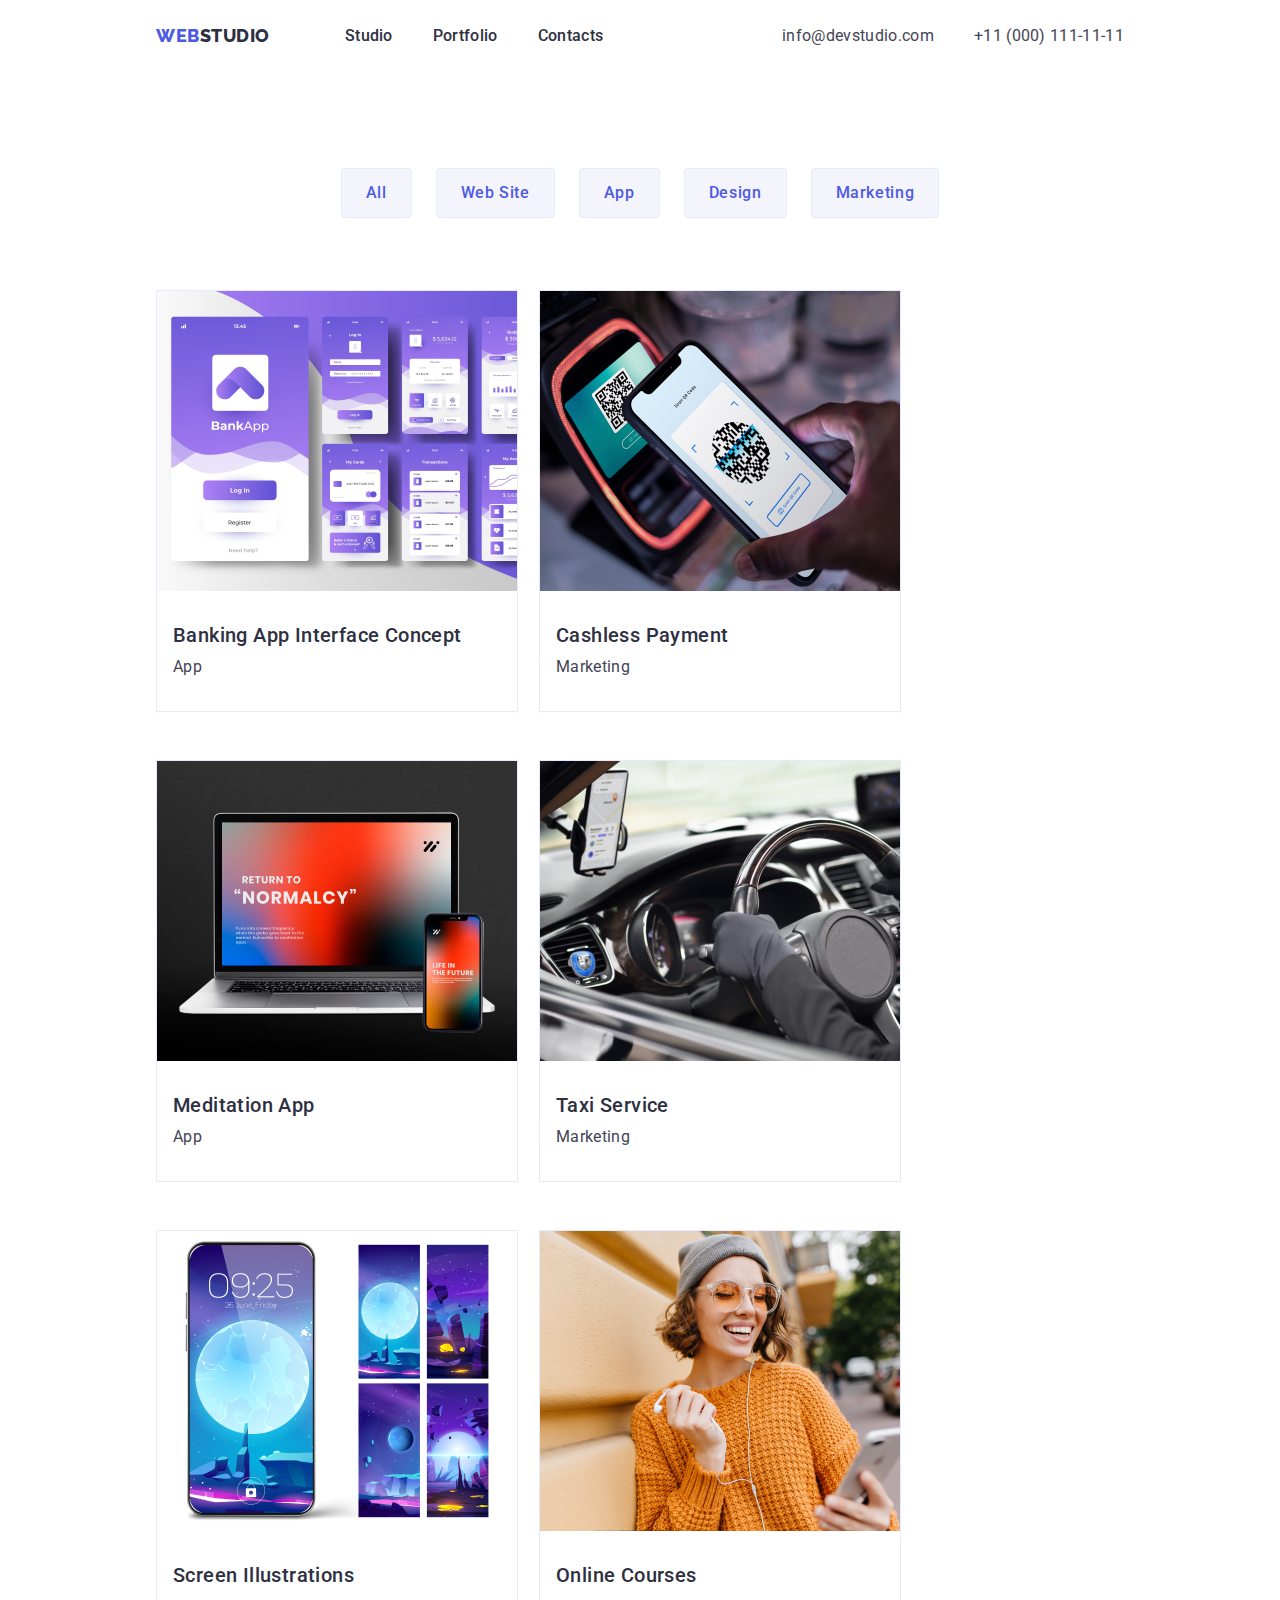
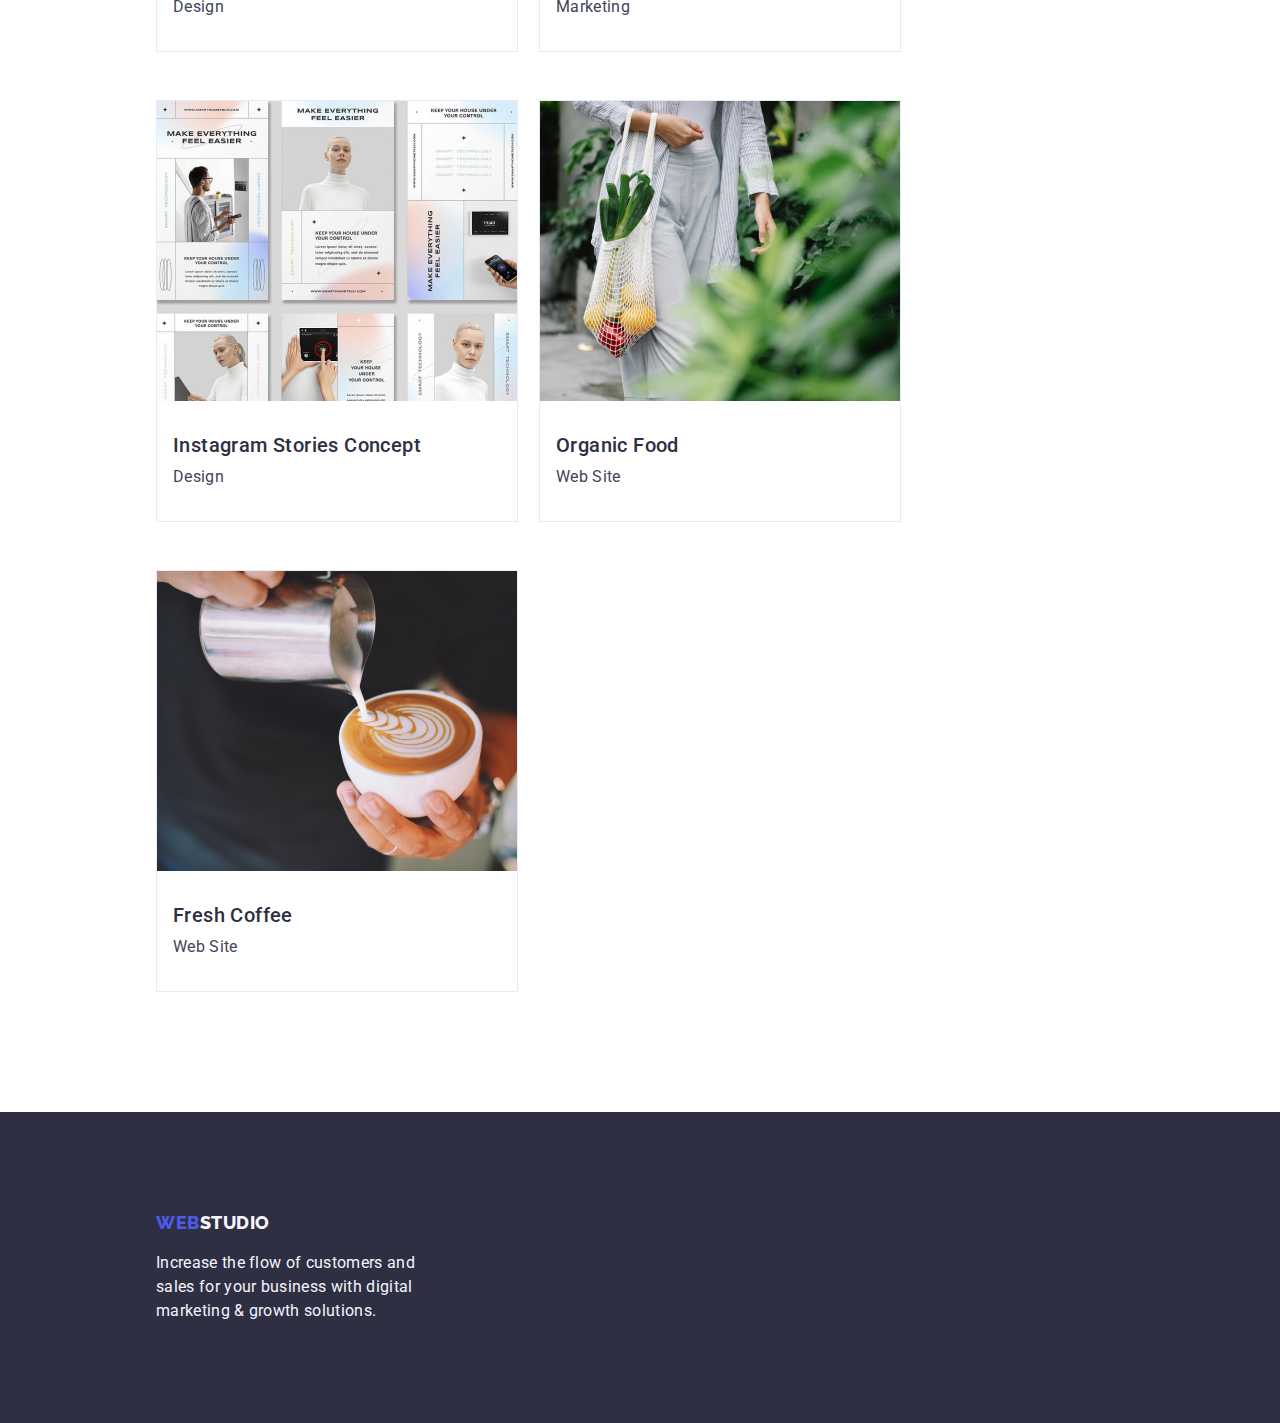
==== portfolio.html @ 0ad416f7 "homework #3" ====
<!DOCTYPE html>
<html lang="en">
    <head>
        <meta charset="UTF-8" />
        <meta name="viewport" content="width=device-width, initial-scale=1.0" />
        <link rel="preconnect" href="https://fonts.googleapis.com" />
        <link rel="preconnect" href="https://fonts.gstatic.com" crossorigin />
        <link
            href="https://fonts.googleapis.com/css2?family=Inter:wght@500&family=Raleway:wght@800&family=Roboto:wght@400;500;700&display=swap"
            rel="stylesheet"
        />
        <link
            rel="stylesheet"
            href="https://cdn.jsdelivr.net/npm/modern-normalize@1.1.0/modern-normalize.min.css"
        />
        <link rel="stylesheet" href="./css/styles.css" />
        <title>Portfolio WebStudio</title>
    </head>
    <body>
        <header>
            <div class="container header">
                <nav>
                    <a href="./index.html" class="logo link"
                        >WEB<span class="logo-part">Studio</span></a
                    >
                    <ul class="menu list">
                        <li class="menu-item">
                            <a href="./index.html" class="menu-link link"
                                >Studio</a
                            >
                        </li>
                        <li class="menu-item">
                            <a href="./portfolio.html" class="menu-link link"
                                >Portfolio</a
                            >
                        </li>
                        <li class="menu-item">
                            <a href="" class="menu-link link">Contacts</a>
                        </li>
                    </ul>
                </nav>
                <address>
                    <ul class="address list">
                        <li class="address-item">
                            <a href="" class="address-info link"
                                >info@devstudio.com</a
                            >
                        </li>
                        <li class="address-item">
                            <a href="" class="address-info link"
                                >+11 (000) 111-11-11</a
                            >
                        </li>
                    </ul>
                </address>
            </div>
        </header>

        <main>
            <section>
                <div class="container">
                <h1 class="visually-hidden">Our Portfolio</h1>
                <ul class="buttons list">
                    <li><button class="btn" type="button">All</button></li>
                    <li><button class="btn" type="button">Web Site</button></li>
                    <li><button class="btn" type="button">App</button></li>
                    <li><button class="btn" type="button">Design</button></li>
                    <li>
                        <button class="btn" type="button">Marketing</button>
                    </li>
                </ul>

                <ul class="services list">
                    <li class="row-item">
                        <a href="" class="link">
                            <img
                                src="./images/banking-app.jpg"
                                alt="Banking App Interface Concept"
                                width="360"
                            />
                            <h2 class="row-item-title">
                                Banking App Interface Concept
                            </h2>
                            <p class="row-item-text">App</p>
                        </a>
                    </li>
                    <li class="row-item">
                        <a href="" class="link">
                            <img
                                src="./images/cashless-payment.jpg"
                                alt="Cashless Payment"
                                width="360"
                            />
                            <h2 class="row-item-title">Cashless Payment</h2>
                            <p class="row-item-text">Marketing</p>
                        </a>
                    </li>
                    <li class="row-item">
                        <a href="" class="link">
                            <img
                                src="./images/meditation-app.jpg"
                                alt="Meditation App"
                                width="360"
                            />
                            <h2 class="row-item-title">Meditation App</h2>
                            <p class="row-item-text">App</p>
                        </a>
                    </li>

                    <li class="row-item">
                        <a href="" class="link">
                            <img
                                src="./images/taxi-service.jpg"
                                alt="Taxi Service"
                                width="360"
                            />
                            <h2 class="row-item-title">Taxi Service</h2>
                            <p class="row-item-text">Marketing</p>
                        </a>
                    </li>
                    <li class="row-item">
                        <a href="" class="link">
                            <img
                                src="./images/screen-illustrations.jpg"
                                alt="Screen Illustrations"
                                width="360"
                            />
                            <h2 class="row-item-title">Screen Illustrations</h2>
                            <p class="row-item-text">Design</p>
                        </a>
                    </li>
                    <li class="row-item">
                        <a href="" class="link">
                            <img
                                src="./images/online-courses.jpg"
                                alt="Online Courses"
                                width="360"
                            />
                            <h2 class="row-item-title">Online Courses</h2>
                            <p class="row-item-text">Marketing</p>
                        </a>
                    </li>

                    <li class="row-item">
                        <a href="" class="link">
                            <img
                                src="./images/instagram-stories.jpg"
                                alt="Instagram Stories Concept"
                                width="360"
                            />
                            <h2 class="row-item-title">
                                Instagram Stories Concept
                            </h2>
                            <p class="row-item-text">Design</p>
                        </a>
                    </li>
                    <li class="row-item">
                        <a href="" class="link">
                            <img
                                src="./images/organic-food.jpg"
                                alt="Organic Food"
                                width="360"
                            />
                            <h2 class="row-item-title">Organic Food</h2>
                            <p class="row-item-text">Web Site</p>
                        </a>
                    </li>
                    <li class="row-item">
                        <a href="" class="link">
                            <img
                                src="./images/fresh-coffee.jpg"
                                alt="Fresh Coffee"
                                width="360"
                            />
                            <h2 class="row-item-title">Fresh Coffee</h2>
                            <p class="row-item-text">Web Site</p>
                        </a>
                    </li>
                </ul>
            </section>
        </div>
        </main>

        <footer>
            <div class="container footer">
                <a href="./index.html" class="logo link"
                    >WEB<span class="logo-white">Studio</span></a
                >
                <p class="footer-text">
                    Increase the flow of customers and sales for your business
                    with digital marketing & growth solutions.
                </p>
            </div>
        </footer>
    </body>
</html>
---- css/styles.css ----
:root {
    --CLOUD: #f4f4fd;
    --CORNFLOWER: #e7e9fc;
    --IRIS: #4d5ae5;
    --NAVY-BLUE: #2e2f42;
    --SLATE: #434455;
    --WHITE: #fff;
    --OCEAN: #404bbf;
}

body {
    font-family: 'Roboto', sans-serif;
    font-style: normal;
    color: #434455;
    background-color: #fff;
}

a,
.link {
    text-decoration: none;
    color: inherit;
}
ul,
ol {
    list-style-type: none;
    margin: 0px;
    padding-left: 0px;
}
.list {
    list-style-type: none;
}

h1,
h2,
h3,
h4,
h5,
h6,
p {
    margin: 0px;
}

img {
    display: block;
}

.container {
    max-width: 1440px;
    padding-left: 156px;
    padding-right: 156px;
    margin-left: auto;
    margin-right: auto;
}

.visually-hidden {
    position: absolute;
    width: 1px;
    height: 1px;
    margin: -1px;
    border: 0;
    padding: 0;
    white-space: nowrap;
    clip-path: inset(100%);
    clip: rect(0 0 0 0);
    overflow: hidden;
}

/* HEADER */
.header {
    padding-top: 24px;
    padding-bottom: 24px;
    display: flex;
    justify-content: space-between;
}
nav {
    display: flex;
    align-items: center;
}
.menu {
    display: flex;
    gap: 40px;
}
.logo {
    color: var(--IRIS);
    font-family: 'Raleway', sans-serif;
    font-size: 18px;
    font-style: normal;
    font-weight: 800;
    line-height: 1.17;
    letter-spacing: 0.54px;
    text-transform: uppercase;
    margin-right: 75px;
    text-decoration: none;
}
.logo-part {
    color: var(--NAVY-BLUE);
}

.menu-link {
    color: var(--NAVY-BLUE);
    font-size: 16px;
    font-weight: 500;
    line-height: 1.5; /* 150% */
    letter-spacing: 0.02em;
}
.menu-link:hover,
.menu-link:focus {
    color: var(--OCEAN);
}
.menu-item {
    width: ((100% - 80px) / 3);
}

.address {
    display: flex;
    gap: 40px;
}
.address-info {
    color: var(--SLATE);
    font-size: 16px;
    font-weight: 400;
    line-height: 1.5; /* 150% */
    letter-spacing: 0.02em;
    text-decoration: none;
    font-style: normal;
}
.address-info:hover,
.address-info:focus {
    color: var(--OCEAN);
}
.address-item {
    flex-basis: ((100% - 40px) / 2);
}

/* MAIN */
/* Hero Section */
.hero {
    background-color: var(--NAVY-BLUE);
    padding-top: 188px;
    padding-bottom: 188px;
    display: flex;
    flex-direction: column;
    align-items: center;
    gap: 48px;
}
.hero-title {
    color: var(--WHITE);
    text-align: center;
    font-size: 56px;
    font-weight: 700;
    line-height: 1.07; /* 107.143% */
    letter-spacing: 0.02em;
    width: 496px;
    white-space: normal;
    /* margin-bottom: 48px; */
}
.hero-btn {
    background-color: var(--IRIS);
    color: var(--WHITE);
    font-size: 16px;
    font-weight: 500;
    line-height: 1.5; /* 150% */
    letter-spacing: 0.04em;
    cursor: pointer;
    border-radius: 4px;
    box-shadow: 0px 4px 4px 0px rgba(0, 0, 0, 0.15);
    padding: 16px 32px;
}
.hero-btn:hover,
.hero-btn:focus {
    background-color: var(--OCEAN);
}

/* Section 2 - Mastery */
.mastery {
    padding-top: 120px;
}
.mastery-list {
    display: flex;
    gap: 20px;
}
.mastery-item {
    flex-basis: ((100% - 72px) / 4);
}
.mastery-title {
    color: var(--NAVY-BLUE);
    font-size: 20px;
    font-weight: 500;
    line-height: 1.2; /* 120% */
    letter-spacing: 0.02em;
    margin-bottom: 8px;
}
.mastery-text {
    color: var(--SLATE);
    font-size: 16px;
    font-weight: 400;
    line-height: 1.5; /* 150% */
    letter-spacing: 0.02em;
}

/* Activites */
.activites {
    padding-top: 120px;
    padding-bottom: 120px;
}
.activites-list {
    display: flex;
}
.activites-title {
    color: var(--NAVY-BLUE);
    text-align: center;
    font-size: 36px;
    font-weight: 700;
    line-height: 1.11; /* 111.111% */
    letter-spacing: 0.02em;
    text-transform: capitalize;
    margin-bottom: 72px;
}
.activites-item {
    background: var(--CORNFLOWER);
    margin-right: 24px;
}

/* Our Team */
.our-team {
    background-color: var(--CLOUD);
    padding-top: 120px;
    padding-bottom: 120px;
}
.our-team-title {
    color: var(--NAVY-BLUE);
    text-align: center;
    font-size: 36px;
    font-weight: 700;
    line-height: 1.11; /* 111.111% */
    letter-spacing: 0.02em;
    text-transform: capitalize;
    margin-bottom: 72px;
}
.team-cards {
    display: flex;
    gap: 24px;
}
.team-card {
    background: var(--WHITE);
    border-radius: 0px 0px 4px 4px;
    box-shadow: 0px 2px 1px 0px rgba(46, 47, 66, 0.08),
        0px 1px 1px 0px rgba(46, 47, 66, 0.16),
        0px 1px 6px 0px rgba(46, 47, 66, 0.08);
}
.team-card img {
    margin-bottom: 32px;
}
.team-card h3 {
    color: var(--NAVY-BLUE);
    text-align: center;
    font-size: 20px;
    font-weight: 500;
    line-height: 1.2; /* 120% */
    letter-spacing: 0.02em;
    margin-bottom: 8px;
}
.team-card p {
    margin: 0px;
    color: var(--SLATE);
    text-align: center;
    font-size: 16px;
    font-weight: 400;
    line-height: 1.5; /* 150% */
    letter-spacing: 0.02em;
    margin-bottom: 32px;
}

/* Footer */
.footer {
    background: var(--NAVY-BLUE);
    padding-top: 100px;
    padding-bottom: 100px;
}

.logo-white {
    color: var(--CLOUD);
}
.footer-text {
    color: var(--CLOUD);
    font-size: 16px;
    font-weight: 400;
    line-height: 1.5; /* 150% */
    letter-spacing: 0.02em;
    margin-top: 18px;
    width: 264px;
}

/* -- Portfolio -- */
/* Buttons */
.buttons {
    display: flex;
    padding-top: 96px;
    padding-bottom: 72px;
    justify-content: center;
    gap: 24px;
}
.btn {
    background-color: var(--CLOUD);
    color: var(--IRIS);
    text-align: center;
    font-size: 16px;
    font-weight: 500;
    line-height: 1.5; /* 150% */
    letter-spacing: 0.04em;
    cursor: pointer;
    padding: 12px 24px;
    justify-content: center;
    align-items: center;
    border-radius: 4px;
    border: 1px solid var(--CORNFLOWER, #e7e9fc);
}
.btn:hover,
.btn:focus {
    color: var(--WHITE);
    background-color: var(--OCEAN);
}

/* Section Portfolio */
.services {
    padding-bottom: 120px;
    display: flex;
    flex-wrap: wrap;
    column-gap: 21px;
    row-gap: 48px;
}
.row-item {
    border: 1px solid var(--CORNFLOWER);
}

.row-item-title,
.row-item-text {
    padding-left: 16px;
}
.row-item-title {
    color: var(--NAVY-BLUE);
    font-size: 20px;
    font-weight: 500;
    line-height: 1.2; /* 120% */
    letter-spacing: 0.02em;
    margin-top: 32px;
    margin-bottom: 8px;
}
.row-item-text {
    color: var(--SLATE);
    font-size: 16px;
    font-weight: 400;
    line-height: 1.5; /* 150% */
    letter-spacing: 0.02em;
    margin-bottom: 32px;
}
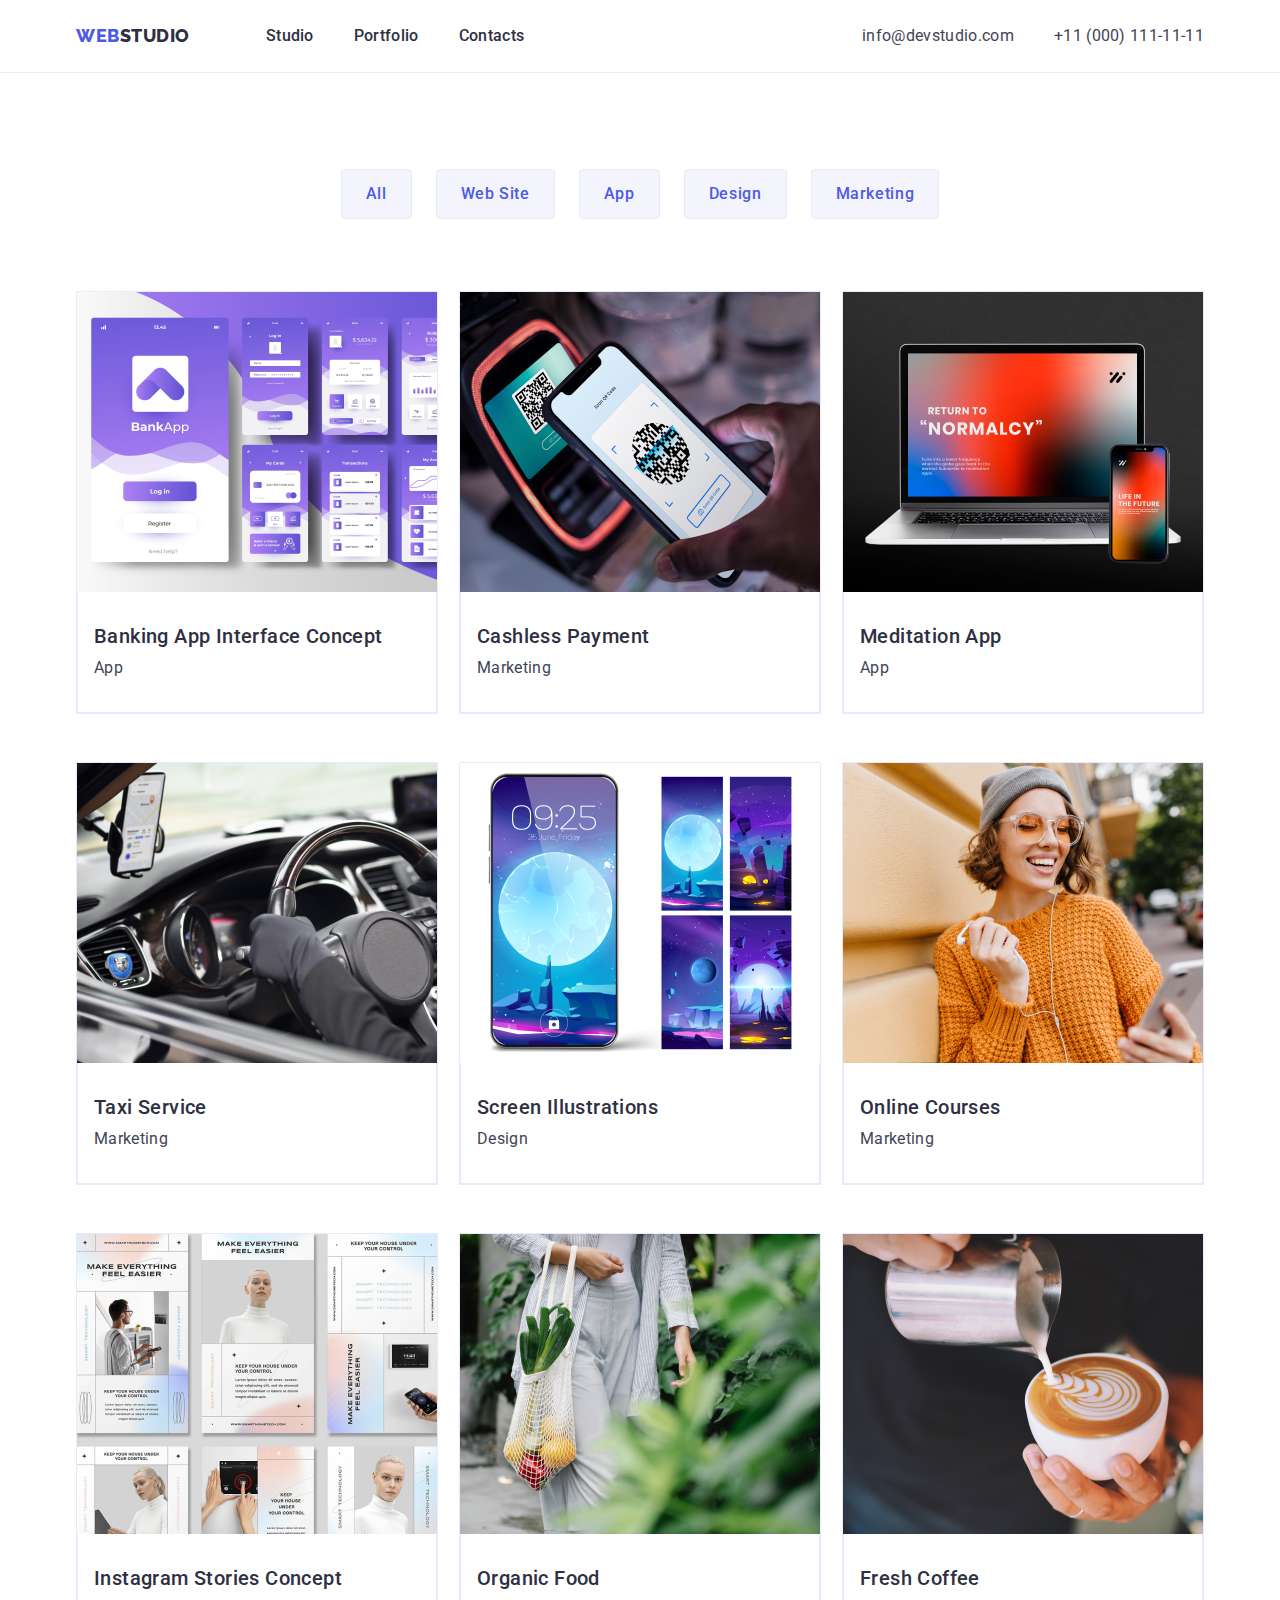
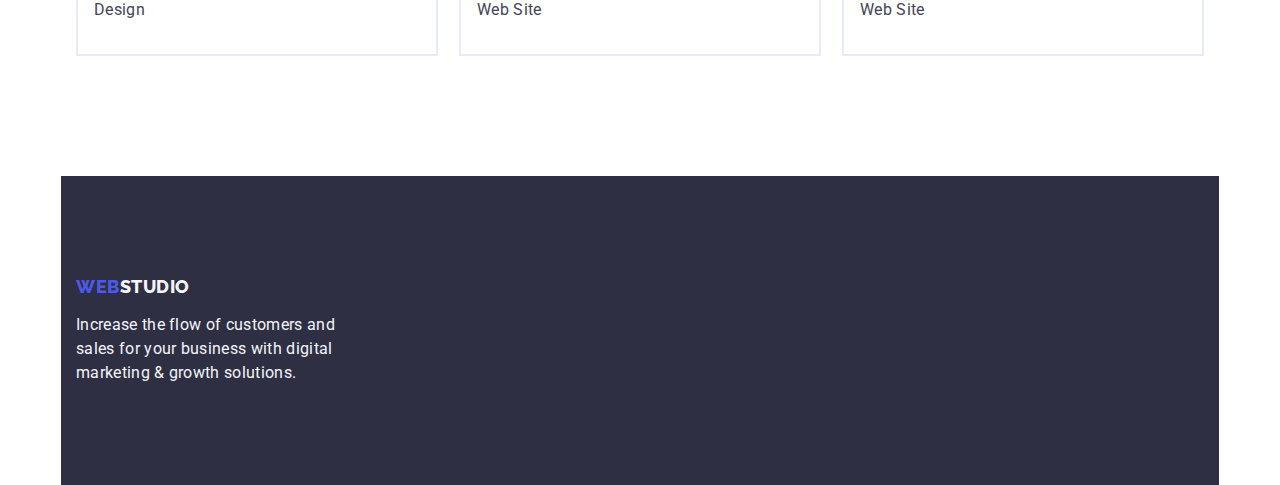
==== commit e8def081: "changing styles,index,portfolio" ====
--- a/portfolio.html
+++ b/portfolio.html
@@ -17,9 +17,9 @@
         <title>Portfolio WebStudio</title>
     </head>
     <body>
-        <header>
+        <header class="head">
             <div class="container header">
-                <nav>
+                <nav class="navigation">
                     <a href="./index.html" class="logo link"
                         >WEB<span class="logo-part">Studio</span></a
                     >
@@ -57,133 +57,163 @@
         </header>
 
         <main>
-            <section>
+            <section class="main-section">
                 <div class="container">
-                <h1 class="visually-hidden">Our Portfolio</h1>
-                <ul class="buttons list">
-                    <li><button class="btn" type="button">All</button></li>
-                    <li><button class="btn" type="button">Web Site</button></li>
-                    <li><button class="btn" type="button">App</button></li>
-                    <li><button class="btn" type="button">Design</button></li>
-                    <li>
-                        <button class="btn" type="button">Marketing</button>
-                    </li>
-                </ul>
-
-                <ul class="services list">
-                    <li class="row-item">
-                        <a href="" class="link">
-                            <img
-                                src="./images/banking-app.jpg"
-                                alt="Banking App Interface Concept"
-                                width="360"
-                            />
-                            <h2 class="row-item-title">
-                                Banking App Interface Concept
-                            </h2>
-                            <p class="row-item-text">App</p>
-                        </a>
-                    </li>
-                    <li class="row-item">
-                        <a href="" class="link">
-                            <img
-                                src="./images/cashless-payment.jpg"
-                                alt="Cashless Payment"
-                                width="360"
-                            />
-                            <h2 class="row-item-title">Cashless Payment</h2>
-                            <p class="row-item-text">Marketing</p>
-                        </a>
-                    </li>
-                    <li class="row-item">
-                        <a href="" class="link">
-                            <img
-                                src="./images/meditation-app.jpg"
-                                alt="Meditation App"
-                                width="360"
-                            />
-                            <h2 class="row-item-title">Meditation App</h2>
-                            <p class="row-item-text">App</p>
-                        </a>
-                    </li>
-
-                    <li class="row-item">
-                        <a href="" class="link">
-                            <img
-                                src="./images/taxi-service.jpg"
-                                alt="Taxi Service"
-                                width="360"
-                            />
-                            <h2 class="row-item-title">Taxi Service</h2>
-                            <p class="row-item-text">Marketing</p>
-                        </a>
-                    </li>
-                    <li class="row-item">
-                        <a href="" class="link">
-                            <img
-                                src="./images/screen-illustrations.jpg"
-                                alt="Screen Illustrations"
-                                width="360"
-                            />
-                            <h2 class="row-item-title">Screen Illustrations</h2>
-                            <p class="row-item-text">Design</p>
-                        </a>
-                    </li>
-                    <li class="row-item">
-                        <a href="" class="link">
-                            <img
-                                src="./images/online-courses.jpg"
-                                alt="Online Courses"
-                                width="360"
-                            />
-                            <h2 class="row-item-title">Online Courses</h2>
-                            <p class="row-item-text">Marketing</p>
-                        </a>
-                    </li>
-
-                    <li class="row-item">
-                        <a href="" class="link">
-                            <img
-                                src="./images/instagram-stories.jpg"
-                                alt="Instagram Stories Concept"
-                                width="360"
-                            />
-                            <h2 class="row-item-title">
-                                Instagram Stories Concept
-                            </h2>
-                            <p class="row-item-text">Design</p>
-                        </a>
-                    </li>
-                    <li class="row-item">
-                        <a href="" class="link">
-                            <img
-                                src="./images/organic-food.jpg"
-                                alt="Organic Food"
-                                width="360"
-                            />
-                            <h2 class="row-item-title">Organic Food</h2>
-                            <p class="row-item-text">Web Site</p>
-                        </a>
-                    </li>
-                    <li class="row-item">
-                        <a href="" class="link">
-                            <img
-                                src="./images/fresh-coffee.jpg"
-                                alt="Fresh Coffee"
-                                width="360"
-                            />
-                            <h2 class="row-item-title">Fresh Coffee</h2>
-                            <p class="row-item-text">Web Site</p>
-                        </a>
-                    </li>
-                </ul>
+                    <h1 class="visually-hidden">Our Portfolio</h1>
+                    <ul class="buttons list">
+                        <li><button class="btn" type="button">All</button></li>
+                        <li>
+                            <button class="btn" type="button">Web Site</button>
+                        </li>
+                        <li><button class="btn" type="button">App</button></li>
+                        <li>
+                            <button class="btn" type="button">Design</button>
+                        </li>
+                        <li>
+                            <button class="btn" type="button">Marketing</button>
+                        </li>
+                    </ul>
+
+                    <ul class="services list">
+                        <li class="row-item">
+                            <a href="" class="link">
+                                <img
+                                    src="./images/banking-app.jpg"
+                                    alt="Banking App Interface Concept"
+                                    width="360"
+                                />
+                                <div class="row-item-info">
+                                    <h2 class="row-item-title">
+                                        Banking App Interface Concept
+                                    </h2>
+                                    <p class="row-item-text">App</p>
+                                </div>
+                            </a>
+                        </li>
+                        <li class="row-item">
+                            <a href="" class="link">
+                                <img
+                                    src="./images/cashless-payment.jpg"
+                                    alt="Cashless Payment"
+                                    width="360"
+                                />
+                                <div class="row-item-info">
+                                    <h2 class="row-item-title">
+                                        Cashless Payment
+                                    </h2>
+                                    <p class="row-item-text">Marketing</p>
+                                </div>
+                            </a>
+                        </li>
+                        <li class="row-item">
+                            <a href="" class="link">
+                                <img
+                                    src="./images/meditation-app.jpg"
+                                    alt="Meditation App"
+                                    width="360"
+                                />
+                                <div class="row-item-info">
+                                    <h2 class="row-item-title">
+                                        Meditation App
+                                    </h2>
+                                    <p class="row-item-text">App</p>
+                                </div>
+                            </a>
+                        </li>
+
+                        <li class="row-item">
+                            <a href="" class="link">
+                                <img
+                                    src="./images/taxi-service.jpg"
+                                    alt="Taxi Service"
+                                    width="360"
+                                />
+                                <div class="row-item-info">
+                                    <h2 class="row-item-title">Taxi Service</h2>
+                                    <p class="row-item-text">Marketing</p>
+                                </div>
+                            </a>
+                        </li>
+                        <li class="row-item">
+                            <a href="" class="link">
+                                <img
+                                    src="./images/screen-illustrations.jpg"
+                                    alt="Screen Illustrations"
+                                    width="360"
+                                />
+                                <div class="row-item-info">
+                                    <h2 class="row-item-title">
+                                        Screen Illustrations
+                                    </h2>
+                                    <p class="row-item-text">Design</p>
+                                </div>
+                            </a>
+                        </li>
+                        <li class="row-item">
+                            <a href="" class="link">
+                                <img
+                                    src="./images/online-courses.jpg"
+                                    alt="Online Courses"
+                                    width="360"
+                                />
+                                <div class="row-item-info">
+                                    <h2 class="row-item-title">
+                                        Online Courses
+                                    </h2>
+                                    <p class="row-item-text">Marketing</p>
+                                </div>
+                            </a>
+                        </li>
+
+                        <li class="row-item">
+                            <a href="" class="link">
+                                <img
+                                    src="./images/instagram-stories.jpg"
+                                    alt="Instagram Stories Concept"
+                                    width="360"
+                                />
+                                <div class="row-item-info">
+                                    <h2 class="row-item-title">
+                                        Instagram Stories Concept
+                                    </h2>
+                                    <p class="row-item-text">Design</p>
+                                </div>
+                            </a>
+                        </li>
+                        <li class="row-item">
+                            <a href="" class="link">
+                                <img
+                                    src="./images/organic-food.jpg"
+                                    alt="Organic Food"
+                                    width="360"
+                                />
+                                <div class="row-item-info">
+                                    <h2 class="row-item-title">Organic Food</h2>
+                                    <p class="row-item-text">Web Site</p>
+                                </div>
+                            </a>
+                        </li>
+                        <li class="row-item">
+                            <a href="" class="link">
+                                <img
+                                    src="./images/fresh-coffee.jpg"
+                                    alt="Fresh Coffee"
+                                    width="360"
+                                />
+                                <div class="row-item-info">
+                                    <h2 class="row-item-title">Fresh Coffee</h2>
+                                    <p class="row-item-text">Web Site</p>
+                                </div>
+                            </a>
+                        </li>
+                    </ul>
+                </div>
             </section>
-        </div>
         </main>
 
-        <footer>
+        <footer class="foot">
             <div class="container footer">
-                <a href="./index.html" class="logo link"
+                <a href="./index.html" class="logo link logo-foot"
                     >WEB<span class="logo-white">Studio</span></a
                 >
                 <p class="footer-text">
--- a/css/styles.css
+++ b/css/styles.css
@@ -45,9 +45,9 @@
 }
 
 .container {
-    max-width: 1440px;
-    padding-left: 156px;
-    padding-right: 156px;
+    max-width: 1158px;
+    padding-left: 15px;
+    padding-right: 15px;
     margin-left: auto;
     margin-right: auto;
 }
@@ -66,6 +66,9 @@
 }
 
 /* HEADER */
+.head {
+    border-bottom: 1px solid #e7e9fc;
+}
 .header {
     padding-top: 24px;
     padding-bottom: 24px;
@@ -89,7 +92,7 @@
     line-height: 1.17;
     letter-spacing: 0.54px;
     text-transform: uppercase;
-    margin-right: 75px;
+    margin-right: 76px;
     text-decoration: none;
 }
 .logo-part {
@@ -102,6 +105,8 @@
     font-weight: 500;
     line-height: 1.5; /* 150% */
     letter-spacing: 0.02em;
+    padding-top: 24px;
+    padding-bottom: 24px;
 }
 .menu-link:hover,
 .menu-link:focus {
@@ -123,6 +128,8 @@
     letter-spacing: 0.02em;
     text-decoration: none;
     font-style: normal;
+    padding-top: 24px;
+    padding-bottom: 24px;
 }
 .address-info:hover,
 .address-info:focus {
@@ -134,10 +141,12 @@
 
 /* MAIN */
 /* Hero Section */
+.hero-section {
+}
 .hero {
-    background-color: var(--NAVY-BLUE);
     padding-top: 188px;
     padding-bottom: 188px;
+    background-color: var(--NAVY-BLUE);
     display: flex;
     flex-direction: column;
     align-items: center;
@@ -150,11 +159,12 @@
     font-weight: 700;
     line-height: 1.07; /* 107.143% */
     letter-spacing: 0.02em;
-    width: 496px;
+    max-width: 496px;
     white-space: normal;
     /* margin-bottom: 48px; */
 }
 .hero-btn {
+    border: none;
     background-color: var(--IRIS);
     color: var(--WHITE);
     font-size: 16px;
@@ -165,6 +175,8 @@
     border-radius: 4px;
     box-shadow: 0px 4px 4px 0px rgba(0, 0, 0, 0.15);
     padding: 16px 32px;
+    min-width: 169px;
+    height: 56px;
 }
 .hero-btn:hover,
 .hero-btn:focus {
@@ -177,10 +189,10 @@
 }
 .mastery-list {
     display: flex;
-    gap: 20px;
+    gap: 22px;
 }
 .mastery-item {
-    flex-basis: ((100% - 72px) / 4);
+    width: ((100% - 72px) / 4);
 }
 .mastery-title {
     color: var(--NAVY-BLUE);
@@ -205,6 +217,7 @@
 }
 .activites-list {
     display: flex;
+    gap: 24px;
 }
 .activites-title {
     color: var(--NAVY-BLUE);
@@ -218,7 +231,6 @@
 }
 .activites-item {
     background: var(--CORNFLOWER);
-    margin-right: 24px;
 }
 
 /* Our Team */
@@ -248,8 +260,8 @@
         0px 1px 1px 0px rgba(46, 47, 66, 0.16),
         0px 1px 6px 0px rgba(46, 47, 66, 0.08);
 }
-.team-card img {
-    margin-bottom: 32px;
+.person-info {
+    padding: 32px 0;
 }
 .team-card h3 {
     color: var(--NAVY-BLUE);
@@ -268,7 +280,6 @@
     font-weight: 400;
     line-height: 1.5; /* 150% */
     letter-spacing: 0.02em;
-    margin-bottom: 32px;
 }
 
 /* Footer */
@@ -277,7 +288,10 @@
     padding-top: 100px;
     padding-bottom: 100px;
 }
-
+.logo-foot {
+    display: inline;
+    margin-bottom: 16px;
+}
 .logo-white {
     color: var(--CLOUD);
 }
@@ -287,16 +301,19 @@
     font-weight: 400;
     line-height: 1.5; /* 150% */
     letter-spacing: 0.02em;
-    margin-top: 18px;
+    margin-top: 16px;
     width: 264px;
 }
 
 /* -- Portfolio -- */
 /* Buttons */
+.main-section {
+    padding-top: 96px;
+    padding-bottom: 120px;
+}
 .buttons {
     display: flex;
-    padding-top: 96px;
-    padding-bottom: 72px;
+    margin-bottom: 72px;
     justify-content: center;
     gap: 24px;
 }
@@ -319,11 +336,11 @@
 .btn:focus {
     color: var(--WHITE);
     background-color: var(--OCEAN);
+    border: 1px solid transparent;
 }
 
 /* Section Portfolio */
 .services {
-    padding-bottom: 120px;
     display: flex;
     flex-wrap: wrap;
     column-gap: 21px;
@@ -332,18 +349,18 @@
 .row-item {
     border: 1px solid var(--CORNFLOWER);
 }
-
-.row-item-title,
-.row-item-text {
-    padding-left: 16px;
-}
+.row-item-info {
+    padding: 32px 16px;
+    border: 1px solid #e7e9fc;
+    border-top: none;
+}
+
 .row-item-title {
     color: var(--NAVY-BLUE);
     font-size: 20px;
     font-weight: 500;
     line-height: 1.2; /* 120% */
     letter-spacing: 0.02em;
-    margin-top: 32px;
     margin-bottom: 8px;
 }
 .row-item-text {
@@ -352,5 +369,4 @@
     font-weight: 400;
     line-height: 1.5; /* 150% */
     letter-spacing: 0.02em;
-    margin-bottom: 32px;
-}
+}
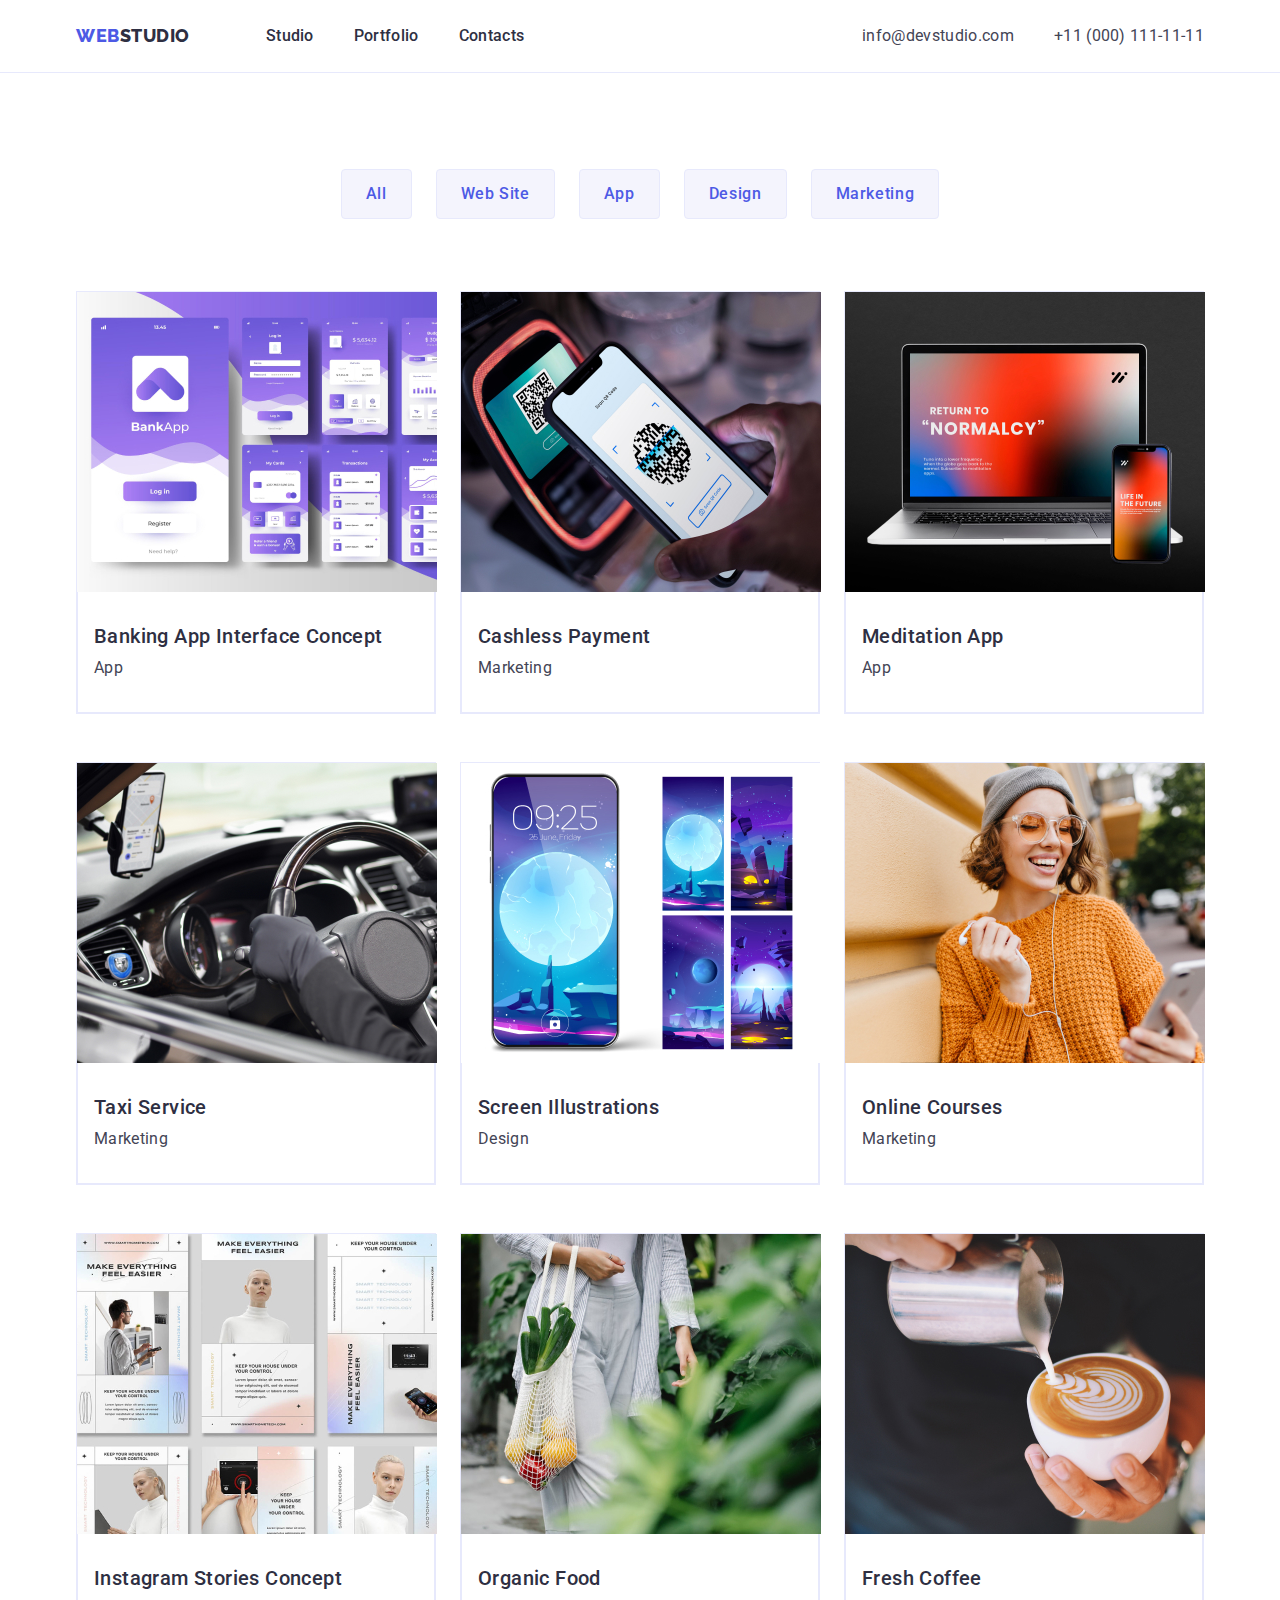
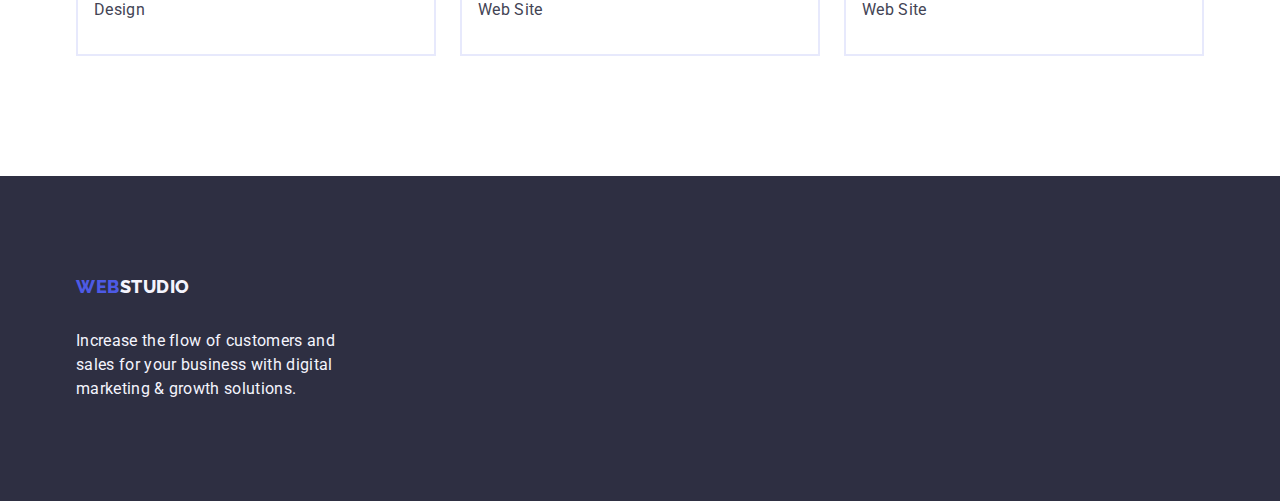
==== commit 13b4c1f1: "changed index,portfolio, styles" ====
--- a/portfolio.html
+++ b/portfolio.html
@@ -211,8 +211,8 @@
             </section>
         </main>
 
-        <footer class="foot">
-            <div class="container footer">
+        <footer class="footer">
+            <div class="container">
                 <a href="./index.html" class="logo link logo-foot"
                     >WEB<span class="logo-white">Studio</span></a
                 >
--- a/css/styles.css
+++ b/css/styles.css
@@ -46,8 +46,7 @@
 
 .container {
     max-width: 1158px;
-    padding-left: 15px;
-    padding-right: 15px;
+    padding: 0 15px;
     margin-left: auto;
     margin-right: auto;
 }
@@ -136,17 +135,17 @@
     color: var(--OCEAN);
 }
 .address-item {
-    flex-basis: ((100% - 40px) / 2);
+    flex-basis: calc((100% - 40px) / 2);
 }
 
 /* MAIN */
 /* Hero Section */
 .hero-section {
-}
-.hero {
     padding-top: 188px;
     padding-bottom: 188px;
     background-color: var(--NAVY-BLUE);
+}
+.hero {
     display: flex;
     flex-direction: column;
     align-items: center;
@@ -186,13 +185,14 @@
 /* Section 2 - Mastery */
 .mastery {
     padding-top: 120px;
+    padding-bottom: 120px;
 }
 .mastery-list {
     display: flex;
-    gap: 22px;
+    gap: 24px;
 }
 .mastery-item {
-    width: ((100% - 72px) / 4);
+    width: calc((100% - 72px) / 4);
 }
 .mastery-title {
     color: var(--NAVY-BLUE);
@@ -211,10 +211,10 @@
 }
 
 /* Activites */
-.activites {
-    padding-top: 120px;
+.activites-section {
     padding-bottom: 120px;
 }
+
 .activites-list {
     display: flex;
     gap: 24px;
@@ -234,7 +234,7 @@
 }
 
 /* Our Team */
-.our-team {
+.our-team-section {
     background-color: var(--CLOUD);
     padding-top: 120px;
     padding-bottom: 120px;
@@ -289,7 +289,7 @@
     padding-bottom: 100px;
 }
 .logo-foot {
-    display: inline;
+    display: inline-block;
     margin-bottom: 16px;
 }
 .logo-white {
@@ -343,11 +343,12 @@
 .services {
     display: flex;
     flex-wrap: wrap;
-    column-gap: 21px;
+    column-gap: 24px;
     row-gap: 48px;
 }
 .row-item {
     border: 1px solid var(--CORNFLOWER);
+    width: calc((100% - 48px) / 3);
 }
 .row-item-info {
     padding: 32px 16px;
